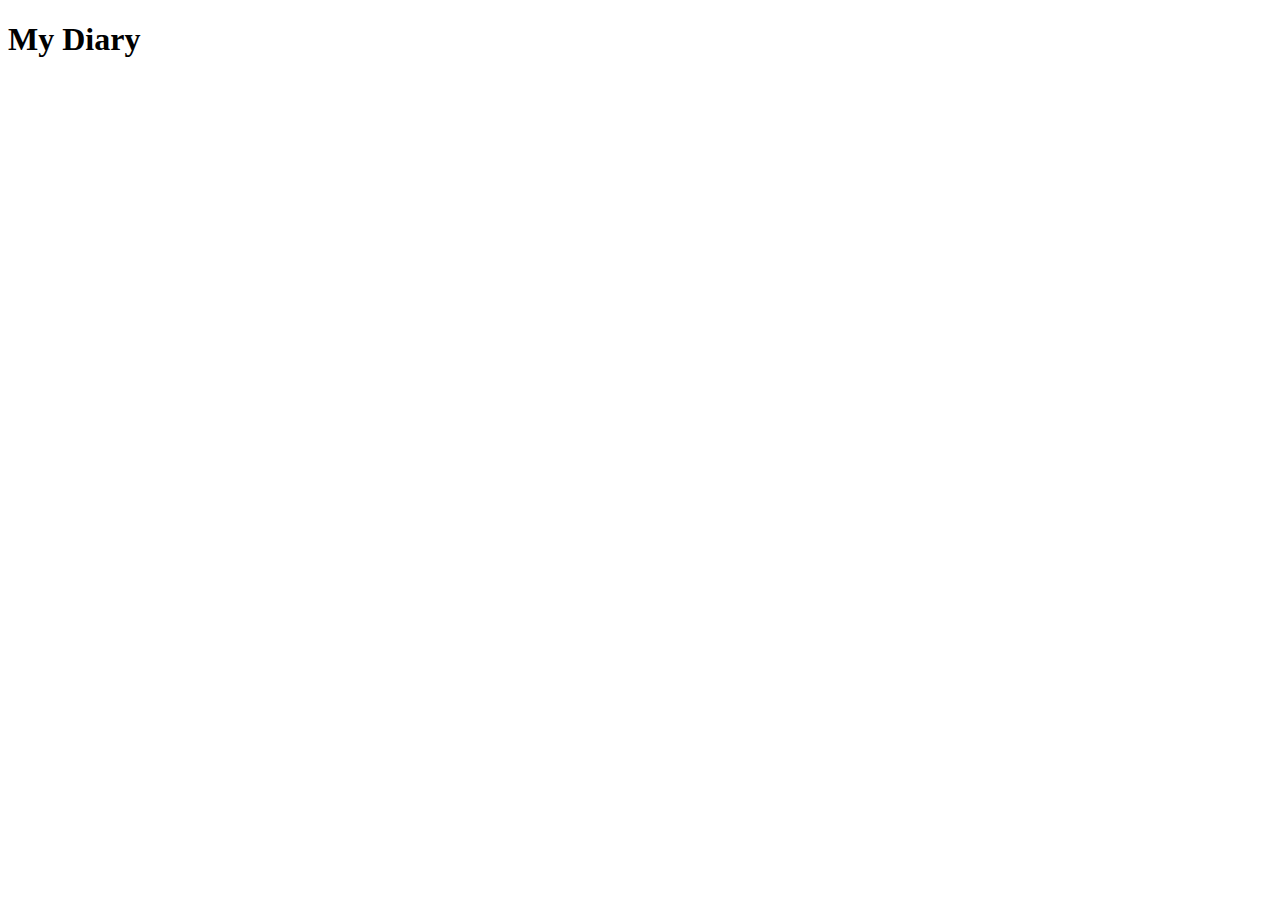
==== UI/index.html @ 0471664f "add index.html" ====
<!DOCTYPE html>
<html lang="en">
<head>
    <meta charset="UTF-8">
    <meta name="viewport" content="width=device-width, initial-scale=1.0">
    <meta http-equiv="X-UA-Compatible" content="ie=edge">
    <title>home</title>
</head>
<body>
    <h1>My Diary</h1>
</body>
</html>
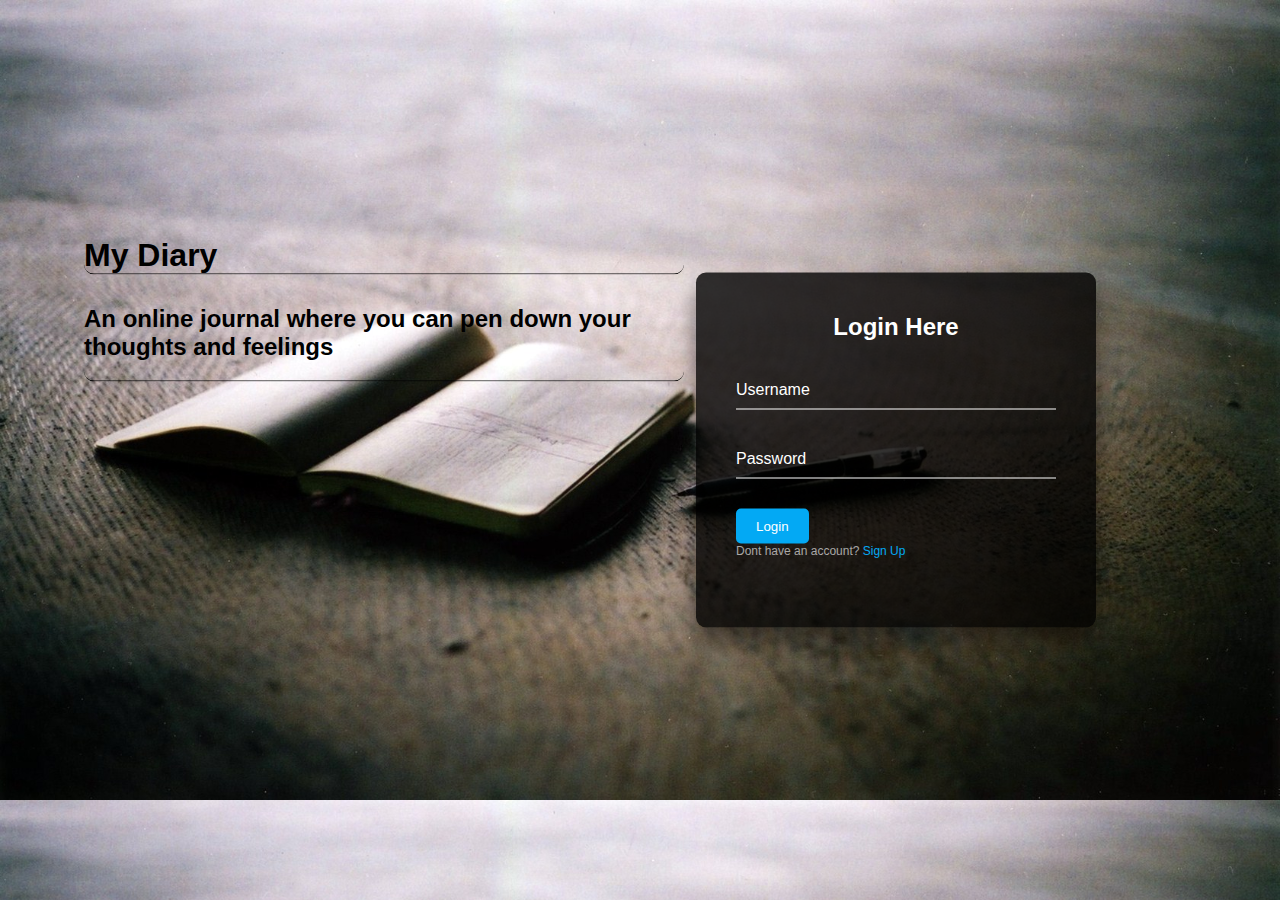
==== commit 24982bd9: "move html files to main folder" ====
--- a/UI/index.html
+++ b/UI/index.html
@@ -1,12 +1,41 @@
 <!DOCTYPE html>
 <html lang="en">
+
 <head>
     <meta charset="UTF-8">
     <meta name="viewport" content="width=device-width, initial-scale=1.0">
     <meta http-equiv="X-UA-Compatible" content="ie=edge">
-    <title>home</title>
+    <title>MyDiary | Login</title>
+
+    <link rel="stylesheet" href="css/style.css">
+    <script src="js/dynamic.js"></script>
 </head>
-<body>
-    <h1>My Diary</h1>
+
+<body class="signup">
+    <div class="login-menu">
+        <h1>My Diary</h1>
+        <div class="contents">
+            <h2>An online journal where you can pen down your thoughts and feelings</h2>
+        </div>
+    </div>
+    <div class="signup-box">
+        <h2>Login Here</h2>
+        <form id="login" action="home.html">
+            <div class="inputBox">
+                <input type="text" name="username" required="required" />
+                <label>Username</label>
+            </div>
+            <div class="inputBox">
+                <input type="password" name="password" required="required" />
+                <label>Password</label>
+            </div>
+            <input type="submit" name="login_button" value="Login"/>
+
+            <p class="link">Dont have an account?
+                <a href="signup.html">Sign Up</a>
+            </p>
+        </form>
+    </div>
 </body>
+
 </html>--- a/UI/css/style.css
+++ b/UI/css/style.css
@@ -0,0 +1,436 @@
+/*Global*/
+.home{
+    font-family: sans-serif;
+    padding: 0;
+    margin: 0;
+    font-size: 15px;
+    line-height: 1.5;
+    background: url(../images/background_image2.jpg) no-repeat;
+    /*background-color: #f4f4f4;*/
+}
+.container{
+    width: 80%;
+    margin: auto;
+    overflow: hidden;
+}
+input[type="submit"]{
+    background: transparent;
+    border: none;
+    outline: none;
+    color: #fff;
+    background: #03a9f4;
+    padding: 10px 20px;
+    cursor: pointer;
+    border-radius: 5px;
+}
+a{
+    color: rgb(103, 194, 247);
+    text-align: left;
+    text-decoration: none;
+    margin: 0 0 30px;
+}
+a:hover{
+    color: #ffffff;
+}
+button{
+    background: transparent;
+    border: none;
+    outline: none;
+    color: #fff;
+    background: #03a9f4;
+    padding: 10px 20px;
+    cursor: pointer;
+    border-radius: 5px;
+    margin: 0 0 30px;
+}
+button a{
+    color: rgb(217, 237, 248);
+    text-align: left;
+    text-decoration: none;
+    margin: 0 0 30px;
+}
+
+/*SignUp and login pages*/
+.signup{
+    margin: 0;
+    padding: 0;
+    font-family: sans-serif;
+    background: url(../images/background_image.jpg);
+    background-size: cover;
+}
+.signup-box{
+    position: absolute;
+    top: 50%;
+    left: 70%;
+    transform: translate(-50%,-50%);
+    width: 400px;
+    padding: 40px;
+    background: rgba(0, 0, 0, 0.8);
+    box-sizing: border-box;
+    box-shadow: 0 15px 25px rgba(0, 0, 0, .5);
+    border-radius: 10px;
+}
+.signup-box h2{
+    margin: 0 0 30px;
+    padding: 0;
+    color: #fff;
+    text-align: center;
+}
+.signup-box p{
+    color: rgba(255, 255, 255, 0.781);
+    text-align: center;
+    font-size: 12px;
+    margin: 0 0 30px;
+    padding: 0;
+}
+.signup-box .inputBox{
+    position: relative;
+}
+.signup-box .inputBox input{
+    width: 100%;
+    padding: 10px 0;
+    font-size: 16px;
+    color: #fff;
+    margin-bottom: 30px;
+    border: none;
+    border-bottom: 1px solid #fff;
+    outline: none;
+    background: transparent;
+}
+.signup-box .inputBox label{
+    position: absolute;
+    top: 0;
+    left: 0;
+    padding: 10px 0;
+    font-size: 16px;
+    color: #fff;
+    pointer-events: none;
+    transition: .5s;
+}
+.signup-box .inputBox input:focus ~ label{
+    top: -18px;
+    left: 0;
+    color: #03a9f4;
+    font-size: 12px;
+}
+.signup-box input[type="submit"]{
+    background: transparent;
+    border: none;
+    outline: none;
+    color: #fff;
+    background: #03a9f4;
+    padding: 10px 20px;
+    cursor: pointer;
+    border-radius: 5px;
+}
+.signup-box .link{
+    color: rgba(255, 255, 255, 0.623);
+    font-size: 12px;
+    text-align: left
+}
+.signup-box .link a{
+    color: #03a9f4;
+    font-size: 12px;
+}
+.signup-menu{
+    position: absolute;
+    top: 26%;
+    left: 30%;
+    transform: translate(-50%,-50%);
+    width: 600px;
+    padding: 40px;
+    /*background: rgba(0, 0, 0, .3);
+    box-sizing: border-box;
+    box-shadow: 0 15px 25px rgba(0, 0, 0, .5);*/
+    border-radius: 10px;
+}
+.signup-menu h1{
+    margin: 0 0 30px;
+    padding: 0;
+    color: rgb(0, 0, 0);
+    border-radius: 10px;
+    border-bottom: 1px solid #000;
+}
+.signup-menu .contents{
+    margin: 0 0 30px;
+    padding: 0;
+    color: rgb(0, 0, 0);
+    border-radius: 10px;
+    border-bottom: 1px solid #000;
+}
+
+.login-menu{
+    position: absolute;
+    top: 36%;
+    left: 30%;
+    transform: translate(-50%,-50%);
+    width: 600px;
+    padding: 40px;
+    /*background: rgba(0, 0, 0, .3);
+    box-sizing: border-box;
+    box-shadow: 0 15px 25px rgba(0, 0, 0, .5);*/
+    border-radius: 10px;
+}
+.login-menu h1{
+    margin: 0 0 30px;
+    padding: 0;
+    color: rgb(0, 0, 0);
+    text-align: left;
+    border-radius: 10px;
+    border-bottom: 1px solid #000;
+}
+.login-menu .contents{
+    margin: 0 0 30px;
+    padding: 0;
+    color: rgb(0, 0, 0);
+    border-radius: 10px;
+    border-bottom: 1px solid #000;
+}
+
+/*Home page*/
+/*Header*/
+header{
+    background: rgba(17, 17, 17, 0.8);
+    color: #fff;
+    padding-top: 30px;
+    min-height: 70px;
+    border-bottom: 3px solid #03a9f4;
+}
+header a{
+    color: #fff;
+    text-decoration: none;
+    text-transform: uppercase;
+    font-size: 16px;
+}
+header ul{
+    margin: 0;
+    padding: 0;
+}
+header li{
+    float: left;
+    display: inline;
+    padding: 0 20px 0 20px;
+}
+header #branding{
+    float: left;
+}
+header #branding h1{
+    margin: 0;
+}
+header nav{
+    float: right;
+    margin-top: 10px;
+}
+header .highlight, header .current a{
+    color: #03a9f4;
+    font-weight: bold;
+}
+header a:hover{
+    color: #cccccc;
+    font-weight: bold;
+}
+
+/*home page*/
+.entries{
+    color: rgba(255, 255, 255, 0.664);
+    text-align: left;
+    position: absolute;
+    top: 50%;
+    left: 57%;
+    transform: translate(-50%,-50%);
+    width: 850px;
+    padding: 40px;
+    background: rgba(72, 76, 78, 0.8);
+    box-sizing: border-box;
+    box-shadow: 0 15px 25px rgba(0, 0, 0, .5);
+    border-radius: 10px;
+}
+.entries h1{
+    margin: 0 0 30px;
+    padding: 0;
+    color: #fff;
+    text-align: left;
+    font-size: 40px;
+}
+.entries ul{
+    margin: 0;
+    padding: 0;
+    list-style-type: none;
+    height:200px;
+    width:100%;
+    overflow:hidden;
+    overflow-y:scroll;
+}
+.entries li{
+    width: 100%;
+    padding: 10px 0;
+    font-size: 16px;
+    color: #fff;
+    margin-top: 10px;
+    margin-bottom: 10px;
+    border: none;
+    border-bottom: 1px solid #fff;
+    outline: none;
+}
+.entries a{
+    color: rgba(162, 218, 255, 0.747);
+    text-align: center;
+    text-decoration: none;
+}
+.entries a:hover{
+    color: #ffffff;
+    font-weight: bold;
+}
+
+/*Home page Sidebar*/
+.sidebar{
+    color: rgba(255, 255, 255, 0.664);
+    text-align: center;
+    position: absolute;
+    top: 33%;
+    left: 18%;
+    transform: translate(-50%,-50%);
+    width: 200px;
+    padding: 40px;
+    background: rgba(72, 76, 78, 0.8);
+    box-sizing: border-box;
+    box-shadow: 0 15px 25px rgba(0, 0, 0, .5);
+    border-radius: 10px;
+}
+
+/*Entry contents page*/
+.entry-contents{
+    color: rgba(255, 255, 255, 0.664);
+    text-align: center;
+    position: absolute;
+    top: 50%;
+    left: 57%;
+    transform: translate(-50%,-50%);
+    width: 850px;
+    padding: 40px;
+    background: rgba(72, 76, 78, 0.8);
+    box-sizing: border-box;
+    box-shadow: 0 15px 25px rgba(0, 0, 0, .5);
+    border-radius: 10px;
+}
+.entry-contents h1{
+    margin: 0 0 20px;
+    padding: 0;
+    color: #fff;
+    text-align: center;
+    font-size: 30px;
+}
+.entry-contents p{
+    padding: 0;
+    color: rgba(255, 255, 255, 0.856);
+    text-align: center;
+}
+
+/*Entry contents Sidebar*/
+.sidebar-entry-contents{
+    color: rgba(255, 255, 255, 0.664);
+    text-align: center;
+    position: absolute;
+    top: 35%;
+    left: 18%;
+    transform: translate(-50%,-50%);
+    width: 200px;
+    padding: 40px;
+    background: rgba(72, 76, 78, 0.8);
+    box-sizing: border-box;
+    box-shadow: 0 15px 25px rgba(0, 0, 0, .5);
+    border-radius: 10px;
+}
+
+
+/*addEntry page*/
+.add-entry{
+    color: rgba(255, 255, 255, 0.89);
+    text-align: left;
+    position: absolute;
+    top: 53%;
+    left: 57%;
+    transform: translate(-50%,-50%);
+    width: 850px;
+    padding: 20px;
+    background: rgba(72, 76, 78, 0.8);
+    box-sizing: border-box;
+    box-shadow: 0 15px 25px rgba(0, 0, 0, .5);
+    border-radius: 10px;
+}
+.add-entry .inputBox{
+    margin: 0;
+    padding: 0;
+    list-style-type: none;
+    height:280px;
+    width:100%;
+    overflow:hidden;
+    overflow-y:scroll;
+}
+.add-entry .inputBox input{
+    width: 90%;
+    padding: 10px 0;
+    font-size: 16px;
+    color: #fff;
+    margin-bottom: 30px;
+    border-bottom: 1px solid #fff;
+    outline: none;
+    background: transparent;
+}
+.add-entry .inputBox textarea{
+    width: 95%;
+    padding: 10px 0;
+    font-size: 16px;
+    color: #fff;
+    margin-bottom: 30px;
+    border-bottom: 1px solid #fff;
+    outline: none;
+    background: transparent;
+}
+
+/*Add Entry Sidebar*/
+.sidebar-addEntry{
+    color: rgba(255, 255, 255, 0.664);
+    text-align: center;
+    position: absolute;
+    top: 28%;
+    left: 18%;
+    transform: translate(-50%,-50%);
+    width: 200px;
+    padding: 40px;
+    background: rgba(72, 76, 78, 0.8);
+    box-sizing: border-box;
+    box-shadow: 0 15px 25px rgba(0, 0, 0, .5);
+    border-radius: 10px;
+}
+
+/*Profiles*/
+.profile{
+    color: rgba(255, 255, 255, 0.89);
+    text-align: center;
+    position: absolute;
+    top: 53%;
+    left: 50%;
+    transform: translate(-50%,-50%);
+    width: 850px;
+    padding: 20px;
+    background: rgba(72, 76, 78, 0.8);
+    box-sizing: border-box;
+    box-shadow: 0 15px 25px rgba(0, 0, 0, .5);
+    border-radius: 10px;
+}
+
+
+/*Footer*/
+footer{
+    position: fixed;
+    left: 0;
+    bottom: 0;
+    width: 100%;
+    padding: 0px;
+    margin-top: 20px;
+    color: #000;
+    background-color: #cccccca9;
+    text-align: center;
+}
+
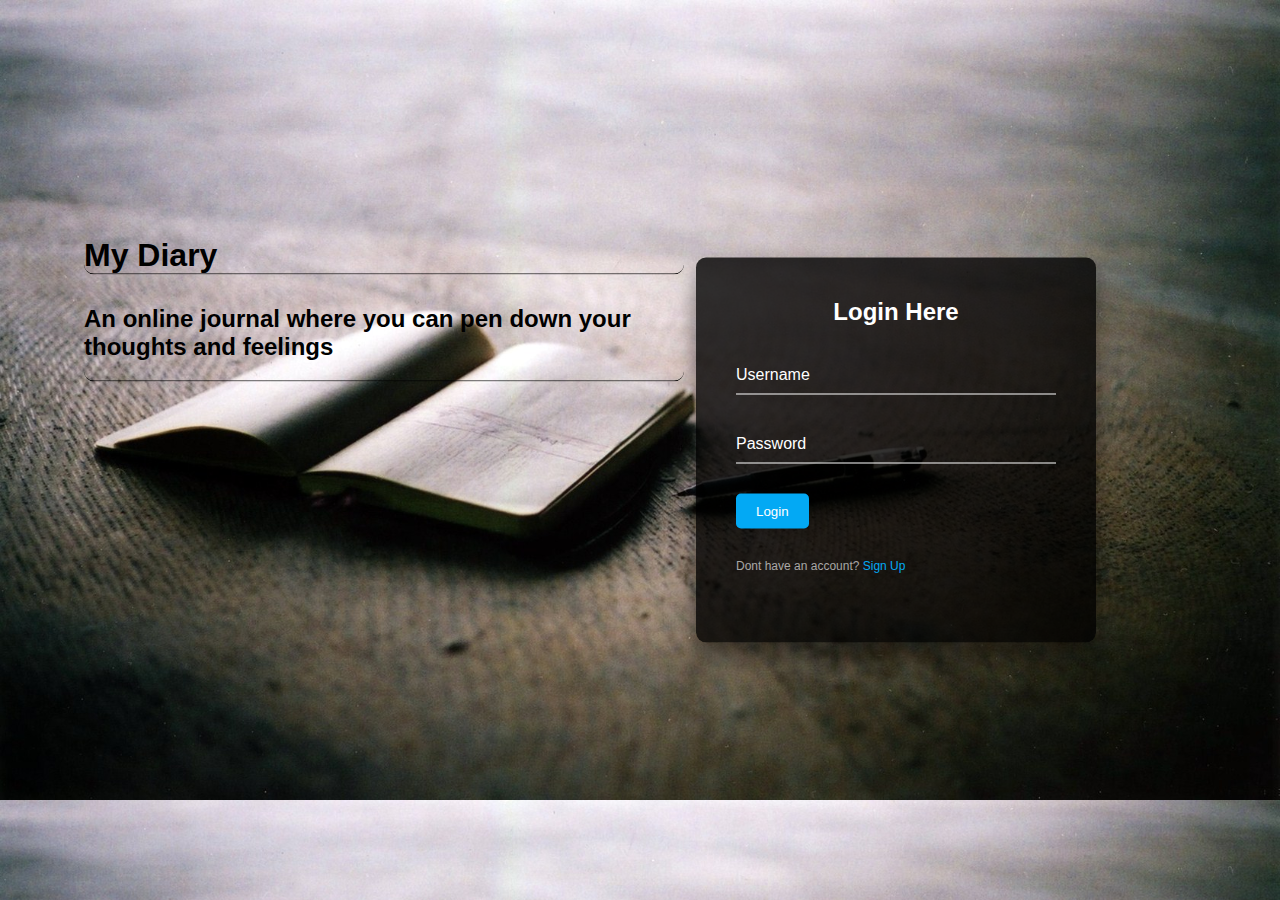
==== commit e07aebea: "add responses and login" ====
--- a/UI/index.html
+++ b/UI/index.html
@@ -9,6 +9,9 @@
 
     <link rel="stylesheet" href="css/style.css">
     <script src="js/dynamic.js"></script>
+    <script src="js/users.js"></script>
+    <script src="js/global.js"></script>
+    <script src="js/cookies.js"></script>
 </head>
 
 <body class="signup">
@@ -17,19 +20,20 @@
         <div class="contents">
             <h2>An online journal where you can pen down your thoughts and feelings</h2>
         </div>
+        <div id="login_feedback"></div>
     </div>
     <div class="signup-box">
         <h2>Login Here</h2>
-        <form id="login" action="home.html">
+        <form id="login">
             <div class="inputBox">
-                <input type="text" name="username" required="required" />
+                <input type="text" name="username" id="username" required="required" />
                 <label>Username</label>
             </div>
             <div class="inputBox">
-                <input type="password" name="password" required="required" />
+                <input type="password" name="password" id="password" required="required" />
                 <label>Password</label>
             </div>
-            <input type="submit" name="login_button" value="Login"/>
+            <button type="button" name="login_button" onclick="login_user()">Login</button>
 
             <p class="link">Dont have an account?
                 <a href="signup.html">Sign Up</a>
--- a/UI/css/style.css
+++ b/UI/css/style.css
@@ -1,19 +1,21 @@
 /*Global*/
-.home{
+
+.home {
     font-family: sans-serif;
     padding: 0;
     margin: 0;
     font-size: 15px;
     line-height: 1.5;
     background: url(../images/background_image2.jpg) no-repeat;
-    /*background-color: #f4f4f4;*/
-}
-.container{
+}
+
+.container {
     width: 80%;
     margin: auto;
     overflow: hidden;
 }
-input[type="submit"]{
+
+input[type="submit"] {
     background: transparent;
     border: none;
     outline: none;
@@ -23,16 +25,19 @@
     cursor: pointer;
     border-radius: 5px;
 }
-a{
+
+a {
     color: rgb(103, 194, 247);
     text-align: left;
     text-decoration: none;
     margin: 0 0 30px;
 }
-a:hover{
+
+a:hover {
     color: #ffffff;
 }
-button{
+
+button {
     background: transparent;
     border: none;
     outline: none;
@@ -43,7 +48,8 @@
     border-radius: 5px;
     margin: 0 0 30px;
 }
-button a{
+
+button a {
     color: rgb(217, 237, 248);
     text-align: left;
     text-decoration: none;
@@ -51,18 +57,20 @@
 }
 
 /*SignUp and login pages*/
-.signup{
+
+.signup {
     margin: 0;
     padding: 0;
     font-family: sans-serif;
     background: url(../images/background_image.jpg);
     background-size: cover;
 }
-.signup-box{
+
+.signup-box {
     position: absolute;
     top: 50%;
     left: 70%;
-    transform: translate(-50%,-50%);
+    transform: translate(-50%, -50%);
     width: 400px;
     padding: 40px;
     background: rgba(0, 0, 0, 0.8);
@@ -70,23 +78,27 @@
     box-shadow: 0 15px 25px rgba(0, 0, 0, .5);
     border-radius: 10px;
 }
-.signup-box h2{
-    margin: 0 0 30px;
-    padding: 0;
-    color: #fff;
-    text-align: center;
-}
-.signup-box p{
+
+.signup-box h2 {
+    margin: 0 0 30px;
+    padding: 0;
+    color: #fff;
+    text-align: center;
+}
+
+.signup-box p {
     color: rgba(255, 255, 255, 0.781);
     text-align: center;
     font-size: 12px;
     margin: 0 0 30px;
     padding: 0;
 }
-.signup-box .inputBox{
+
+.signup-box .inputBox {
     position: relative;
 }
-.signup-box .inputBox input{
+
+.signup-box .inputBox input {
     width: 100%;
     padding: 10px 0;
     font-size: 16px;
@@ -97,7 +109,8 @@
     outline: none;
     background: transparent;
 }
-.signup-box .inputBox label{
+
+.signup-box .inputBox label {
     position: absolute;
     top: 0;
     left: 0;
@@ -107,13 +120,17 @@
     pointer-events: none;
     transition: .5s;
 }
-.signup-box .inputBox input:focus ~ label{
+
+.signup-box .inputBox input:focus ~ label,
+.signup-box .inputBox input:valid ~ label
+{   
     top: -18px;
     left: 0;
     color: #03a9f4;
     font-size: 12px;
 }
-.signup-box input[type="submit"]{
+
+.signup-box input[type="submit"] {
     background: transparent;
     border: none;
     outline: none;
@@ -123,35 +140,37 @@
     cursor: pointer;
     border-radius: 5px;
 }
-.signup-box .link{
+
+.signup-box .link {
     color: rgba(255, 255, 255, 0.623);
     font-size: 12px;
     text-align: left
 }
-.signup-box .link a{
+
+.signup-box .link a {
     color: #03a9f4;
     font-size: 12px;
 }
-.signup-menu{
+
+.signup-menu {
     position: absolute;
     top: 26%;
     left: 30%;
-    transform: translate(-50%,-50%);
+    transform: translate(-50%, -50%);
     width: 600px;
     padding: 40px;
-    /*background: rgba(0, 0, 0, .3);
-    box-sizing: border-box;
-    box-shadow: 0 15px 25px rgba(0, 0, 0, .5);*/
-    border-radius: 10px;
-}
-.signup-menu h1{
+    border-radius: 10px;
+}
+
+.signup-menu h1 {
     margin: 0 0 30px;
     padding: 0;
     color: rgb(0, 0, 0);
     border-radius: 10px;
     border-bottom: 1px solid #000;
 }
-.signup-menu .contents{
+
+.signup-menu .contents {
     margin: 0 0 30px;
     padding: 0;
     color: rgb(0, 0, 0);
@@ -159,19 +178,17 @@
     border-bottom: 1px solid #000;
 }
 
-.login-menu{
+.login-menu {
     position: absolute;
     top: 36%;
     left: 30%;
-    transform: translate(-50%,-50%);
+    transform: translate(-50%, -50%);
     width: 600px;
     padding: 40px;
-    /*background: rgba(0, 0, 0, .3);
-    box-sizing: border-box;
-    box-shadow: 0 15px 25px rgba(0, 0, 0, .5);*/
-    border-radius: 10px;
-}
-.login-menu h1{
+    border-radius: 10px;
+}
+
+.login-menu h1 {
     margin: 0 0 30px;
     padding: 0;
     color: rgb(0, 0, 0);
@@ -179,7 +196,8 @@
     border-radius: 10px;
     border-bottom: 1px solid #000;
 }
-.login-menu .contents{
+
+.login-menu .contents {
     margin: 0 0 30px;
     padding: 0;
     color: rgb(0, 0, 0);
@@ -188,56 +206,67 @@
 }
 
 /*Home page*/
+
 /*Header*/
-header{
+
+header {
     background: rgba(17, 17, 17, 0.8);
     color: #fff;
     padding-top: 30px;
     min-height: 70px;
     border-bottom: 3px solid #03a9f4;
 }
-header a{
+
+header a {
     color: #fff;
     text-decoration: none;
     text-transform: uppercase;
     font-size: 16px;
 }
-header ul{
+
+header ul {
     margin: 0;
     padding: 0;
 }
-header li{
+
+header li {
     float: left;
     display: inline;
     padding: 0 20px 0 20px;
 }
-header #branding{
+
+header #branding {
     float: left;
 }
-header #branding h1{
+
+header #branding h1 {
     margin: 0;
 }
-header nav{
+
+header nav {
     float: right;
     margin-top: 10px;
 }
-header .highlight, header .current a{
+
+header .highlight,
+header .current a {
     color: #03a9f4;
     font-weight: bold;
 }
-header a:hover{
+
+header a:hover {
     color: #cccccc;
     font-weight: bold;
 }
 
 /*home page*/
-.entries{
+
+.mainbar {
     color: rgba(255, 255, 255, 0.664);
     text-align: left;
-    position: absolute;
-    top: 50%;
-    left: 57%;
-    transform: translate(-50%,-50%);
+    float: right;
+    margin-top: 20px;
+    margin-bottom: 50px;
     width: 850px;
     padding: 40px;
     background: rgba(72, 76, 78, 0.8);
@@ -245,23 +274,26 @@
     box-shadow: 0 15px 25px rgba(0, 0, 0, .5);
     border-radius: 10px;
 }
-.entries h1{
+
+.mainbar h1 {
     margin: 0 0 30px;
     padding: 0;
     color: #fff;
     text-align: left;
     font-size: 40px;
 }
-.entries ul{
+
+.mainbar ul {
     margin: 0;
     padding: 0;
     list-style-type: none;
-    height:200px;
-    width:100%;
-    overflow:hidden;
-    overflow-y:scroll;
-}
-.entries li{
+    height: 200px;
+    width: 100%;
+    overflow: hidden;
+    overflow-y: scroll;
+}
+
+.mainbar li {
     width: 100%;
     padding: 10px 0;
     font-size: 16px;
@@ -272,24 +304,25 @@
     border-bottom: 1px solid #fff;
     outline: none;
 }
-.entries a{
+
+.mainbar a {
     color: rgba(162, 218, 255, 0.747);
     text-align: center;
     text-decoration: none;
 }
-.entries a:hover{
+
+.mainbar a:hover {
     color: #ffffff;
     font-weight: bold;
 }
 
 /*Home page Sidebar*/
-.sidebar{
+
+.sidebar {
     color: rgba(255, 255, 255, 0.664);
     text-align: center;
-    position: absolute;
-    top: 33%;
-    left: 18%;
-    transform: translate(-50%,-50%);
+    float: left;
+    margin-top: 20px;
     width: 200px;
     padding: 40px;
     background: rgba(72, 76, 78, 0.8);
@@ -299,58 +332,54 @@
 }
 
 /*Entry contents page*/
-.entry-contents{
-    color: rgba(255, 255, 255, 0.664);
-    text-align: center;
-    position: absolute;
-    top: 50%;
-    left: 57%;
-    transform: translate(-50%,-50%);
-    width: 850px;
-    padding: 40px;
-    background: rgba(72, 76, 78, 0.8);
-    box-sizing: border-box;
-    box-shadow: 0 15px 25px rgba(0, 0, 0, .5);
-    border-radius: 10px;
-}
-.entry-contents h1{
+
+.mainbar .entryContents h1 {
     margin: 0 0 20px;
     padding: 0;
     color: #fff;
     text-align: center;
     font-size: 30px;
 }
-.entry-contents p{
+
+.mainbar .entryContents p {
     padding: 0;
     color: rgba(255, 255, 255, 0.856);
-    text-align: center;
-}
-
-/*Entry contents Sidebar*/
-.sidebar-entry-contents{
-    color: rgba(255, 255, 255, 0.664);
-    text-align: center;
-    position: absolute;
-    top: 35%;
-    left: 18%;
-    transform: translate(-50%,-50%);
-    width: 200px;
-    padding: 40px;
-    background: rgba(72, 76, 78, 0.8);
-    box-sizing: border-box;
-    box-shadow: 0 15px 25px rgba(0, 0, 0, .5);
-    border-radius: 10px;
-}
-
+    text-align: justify;
+}
 
 /*addEntry page*/
-.add-entry{
+
+.mainbar .inputBox input {
+    width: 90%;
+    padding: 10px 0;
+    font-size: 16px;
+    color: #fff;
+    margin-bottom: 30px;
+    border-bottom: 1px solid #fff;
+    outline: none;
+    background: transparent;
+}
+
+.mainbar .inputBox textarea {
+    width: 95%;
+    padding: 10px 0;
+    font-size: 16px;
+    color: #fff;
+    margin-bottom: 30px;
+    border-bottom: 1px solid #fff;
+    outline: none;
+    background: transparent;
+}
+
+/*Profiles*/
+
+.profile {
     color: rgba(255, 255, 255, 0.89);
-    text-align: left;
+    text-align: center;
     position: absolute;
     top: 53%;
-    left: 57%;
-    transform: translate(-50%,-50%);
+    left: 50%;
+    transform: translate(-50%, -50%);
     width: 850px;
     padding: 20px;
     background: rgba(72, 76, 78, 0.8);
@@ -358,79 +387,74 @@
     box-shadow: 0 15px 25px rgba(0, 0, 0, .5);
     border-radius: 10px;
 }
-.add-entry .inputBox{
-    margin: 0;
-    padding: 0;
-    list-style-type: none;
-    height:280px;
-    width:100%;
-    overflow:hidden;
-    overflow-y:scroll;
-}
-.add-entry .inputBox input{
-    width: 90%;
-    padding: 10px 0;
-    font-size: 16px;
-    color: #fff;
-    margin-bottom: 30px;
-    border-bottom: 1px solid #fff;
-    outline: none;
-    background: transparent;
-}
-.add-entry .inputBox textarea{
-    width: 95%;
-    padding: 10px 0;
-    font-size: 16px;
-    color: #fff;
-    margin-bottom: 30px;
-    border-bottom: 1px solid #fff;
-    outline: none;
-    background: transparent;
-}
-
-/*Add Entry Sidebar*/
-.sidebar-addEntry{
-    color: rgba(255, 255, 255, 0.664);
-    text-align: center;
-    position: absolute;
-    top: 28%;
-    left: 18%;
-    transform: translate(-50%,-50%);
-    width: 200px;
-    padding: 40px;
-    background: rgba(72, 76, 78, 0.8);
-    box-sizing: border-box;
-    box-shadow: 0 15px 25px rgba(0, 0, 0, .5);
-    border-radius: 10px;
-}
-
-/*Profiles*/
-.profile{
-    color: rgba(255, 255, 255, 0.89);
-    text-align: center;
-    position: absolute;
-    top: 53%;
-    left: 50%;
-    transform: translate(-50%,-50%);
-    width: 850px;
-    padding: 20px;
-    background: rgba(72, 76, 78, 0.8);
-    box-sizing: border-box;
-    box-shadow: 0 15px 25px rgba(0, 0, 0, .5);
-    border-radius: 10px;
-}
-
 
 /*Footer*/
-footer{
+
+footer {
     position: fixed;
     left: 0;
     bottom: 0;
     width: 100%;
     padding: 0px;
-    margin-top: 20px;
+    margin-top: 0px;
+    height: 40px;
     color: #000;
-    background-color: #cccccca9;
-    text-align: center;
-}
-
+    background-color: #cccccc;
+    text-align: center;
+}
+
+/*Media queries*/
+
+@media(max-width: 768px) {
+    header #branding,
+    header nav,
+    header nav li {
+        float: none;
+        text-align: center;
+        width: 100%;
+    }
+    header {
+        padding-bottom: 20px;
+    }
+}
+
+@media(max-width: 1100px) {
+    .mainbar,
+    .profile {
+        float: none;
+        text-align: center;
+        width: 100%;
+    }
+    .mainbar {
+        margin-top: 190px;
+    }
+    .profile {
+        margin-top: 50px;
+    }
+}
+
+@media(max-width: 1150px) {
+    .signup-box {
+        position: absolute;
+        top: 70%;
+        left: 50%;
+        transform: translate(-50%, -50%);
+        width: 400px;
+        padding: 40px;
+        background: rgba(0, 0, 0, 0.8);
+        box-sizing: border-box;
+        box-shadow: 0 15px 25px rgba(0, 0, 0, .5);
+        border-radius: 10px;
+    }
+    .login-menu,
+    .signup-menu {
+        position: absolute;
+        top: 20%;
+        left: 50%;
+        transform: translate(-50%, -50%);
+        width: 400px;
+        padding: 40px;
+        border-radius: 10px;
+        text-align: center;
+    }
+}